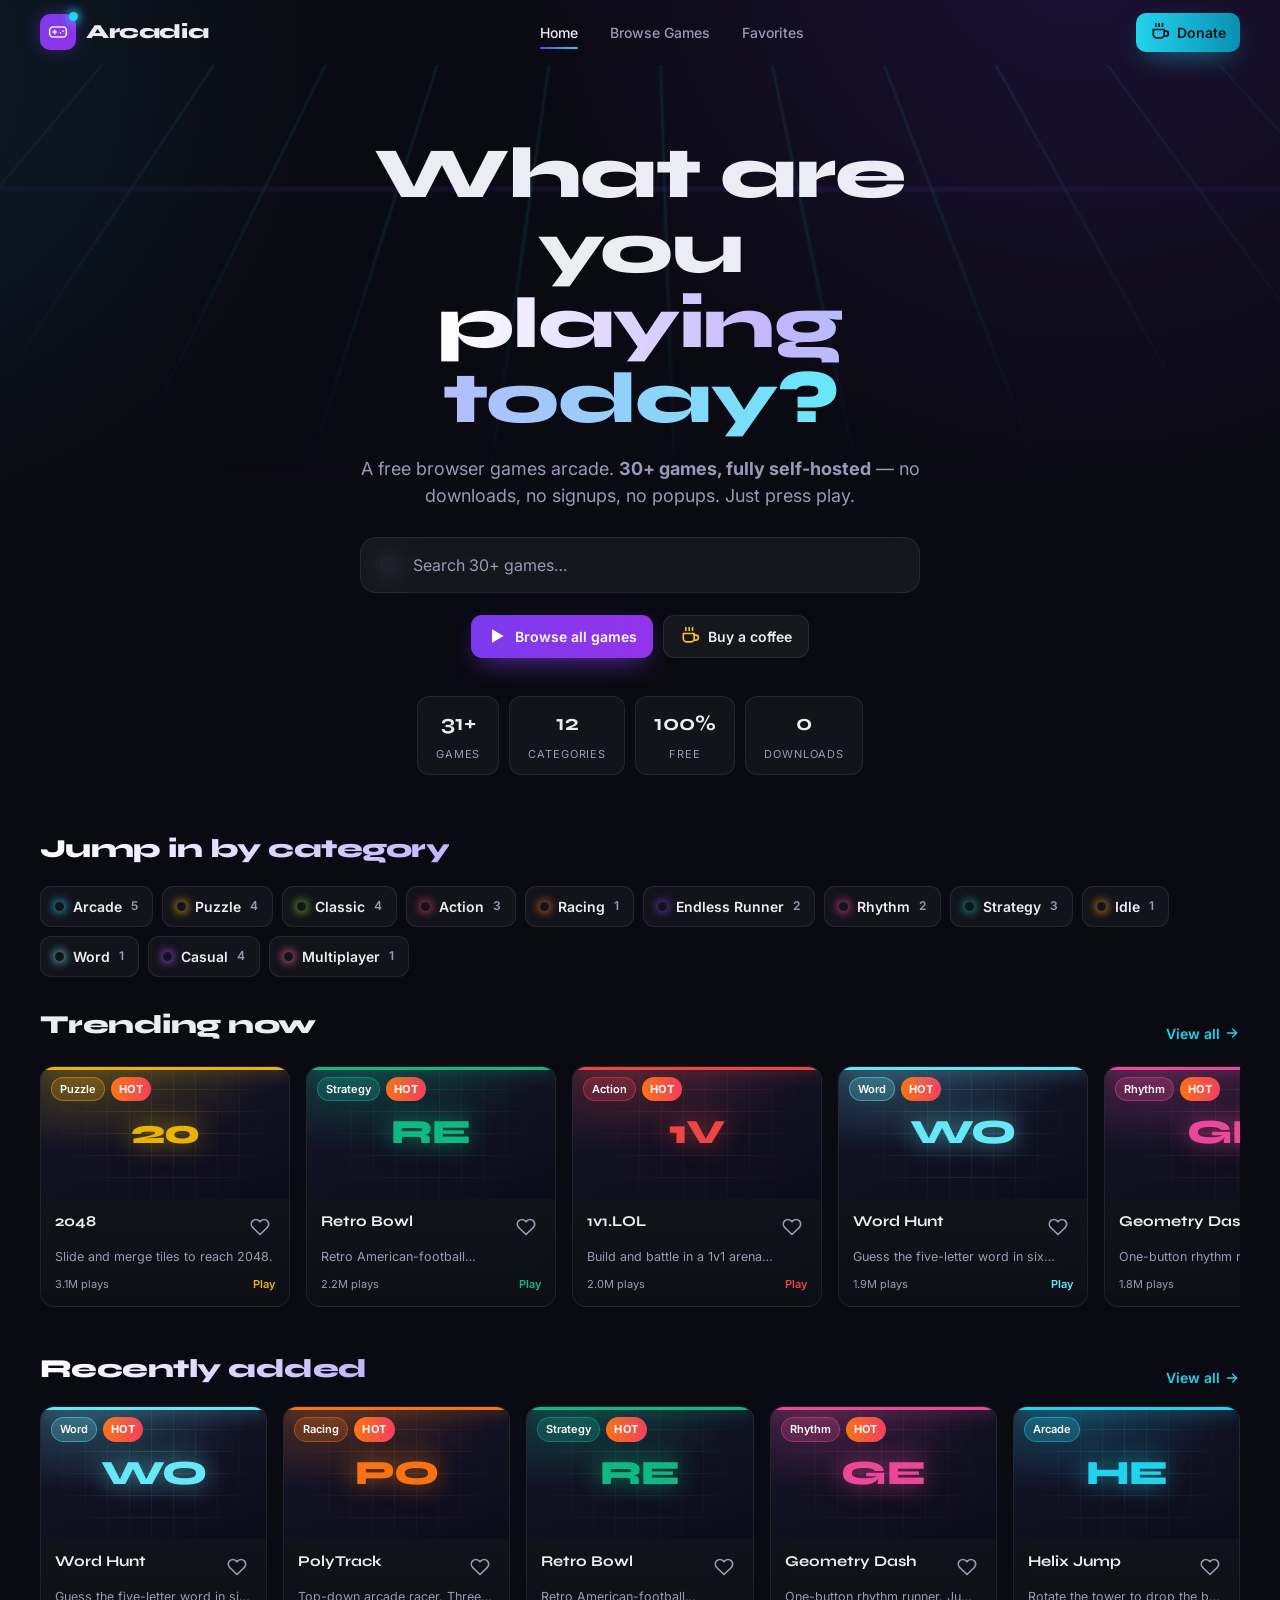
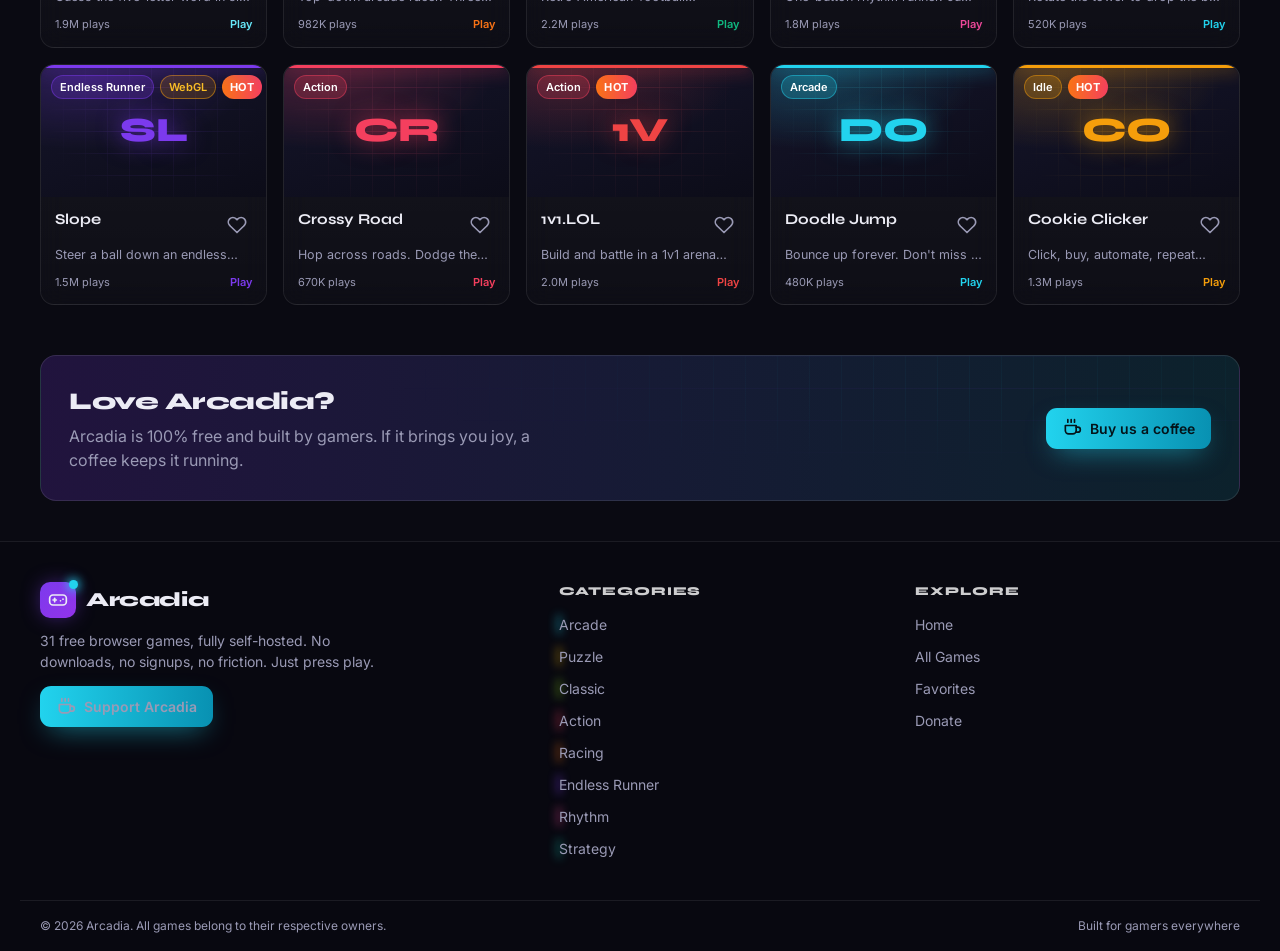
==== index.html @ ede980d4 "Initial commit: Arcadia — free self-hosted browser games arcade - 28 fully self-hosted HTML5 games (" ====
<!doctype html>
<html lang="en">
<head>
<meta charset="utf-8">
<meta name="viewport" content="width=device-width,initial-scale=1">
<title>Arcadia — Free Browser Games Arcade</title>
<meta name="description" content="Arcadia is a free browser games arcade. 30+ self-hosted HTML5 games — no downloads, no signups. Racing, puzzles, classics, .io and more.">
<link rel="preconnect" href="https://fonts.googleapis.com">
<link rel="preconnect" href="https://fonts.gstatic.com" crossorigin>
<link rel="stylesheet" href="css/style.css">
</head>
<body>
<div id="nav-slot"></div>

<main id="main">
  <!-- HERO -->
  <section class="hero">
    <div class="hero-grid" aria-hidden="true"></div>
    <div class="hero-inner wrap">
      <h1>What are you<br><span class="grad">playing today?</span></h1>
      <p class="sub">A free browser games arcade. <b>30+ games, fully self-hosted</b> — no downloads, no signups, no popups. Just press play.</p>
      <div class="hero-search">
        <span class="search-ic" aria-hidden="true"><svg class="icon" viewBox="0 0 24 24"><circle cx="11" cy="11" r="7"/><path d="m21 21-4.3-4.3"/></svg></span>
        <input id="heroSearch" type="search" placeholder="Search 30+ games…" aria-label="Search games" autocomplete="off">
      </div>
      <div class="hero-cta">
        <a class="btn btn-primary" href="games.html"><svg class="icon" viewBox="0 0 24 24"><polygon points="6 4 20 12 6 20 6 4" fill="currentColor" stroke="none"/></svg>Browse all games</a>
        <a class="btn btn-ghost" href="https://buymeacoffee.com/jeffreyscof" target="_blank" rel="noopener"><svg class="icon" viewBox="0 0 24 24" style="color:#fbbf24"><path d="M4 9h13v6a4 4 0 0 1-4 4H8a4 4 0 0 1-4-4V9z"/><path d="M17 11h2a3 3 0 0 1 0 6h-2"/><path d="M7 2v3M11 2v3M15 2v3"/></svg>Buy a coffee</a>
      </div>
      <div class="hero-stats">
        <div class="hero-stat"><b id="statGames">30+</b><span>Games</span></div>
        <div class="hero-stat"><b>12</b><span>Categories</span></div>
        <div class="hero-stat"><b>100%</b><span>Free</span></div>
        <div class="hero-stat"><b>0</b><span>Downloads</span></div>
      </div>
    </div>
  </section>

  <div class="wrap" style="padding-bottom:40px">
    <!-- Category shortcuts -->
    <section class="section reveal">
      <div class="section-head"><h2><span class="grad">Jump in by category</span></h2></div>
      <div class="cats" id="cats"></div>
    </section>

    <!-- Trending row -->
    <section class="section reveal">
      <div class="section-head"><h2>Trending now</h2><a class="more" href="games.html?sort=popular">View all <svg class="icon icon-sm" viewBox="0 0 24 24"><path d="M5 12h14M13 6l6 6-6 6"/></svg></a></div>
      <div class="scroller" id="trending"></div>
    </section>

    <!-- Recently added -->
    <section class="section reveal">
      <div class="section-head"><h2><span class="grad">Recently added</span></h2><a class="more" href="games.html?sort=newest">View all <svg class="icon icon-sm" viewBox="0 0 24 24"><path d="M5 12h14M13 6l6 6-6 6"/></svg></a></div>
      <div class="grid" id="recent"></div>
    </section>

    <!-- Donate banner -->
    <section class="reveal" style="margin-top:36px">
      <div style="position:relative;overflow:hidden;border-radius:16px;border:1px solid rgba(255,255,255,.1);background:linear-gradient(90deg,rgba(124,58,237,.2),rgba(34,211,238,.12));padding:28px">
        <div style="position:absolute;inset:0;opacity:.35;background-image:linear-gradient(rgba(124,58,237,.18) 1px,transparent 1px),linear-gradient(90deg,rgba(34,211,238,.14) 1px,transparent 1px);background-size:32px 32px;-webkit-mask-image:radial-gradient(ellipse 70% 80% at 80% 20%,#000,transparent 75%);mask-image:radial-gradient(ellipse 70% 80% at 80% 20%,#000,transparent 75%)"></div>
        <div style="position:relative;display:flex;flex-wrap:wrap;align-items:center;justify-content:space-between;gap:16px">
          <div><h2 style="font-size:24px">Love Arcadia?</h2><p class="muted" style="margin-top:4px;max-width:480px">Arcadia is 100% free and built by gamers. If it brings you joy, a coffee keeps it running.</p></div>
          <a class="btn btn-cyan" href="https://buymeacoffee.com/jeffreyscof" target="_blank" rel="noopener"><svg class="icon" viewBox="0 0 24 24" style="color:#04141a"><path d="M4 9h13v6a4 4 0 0 1-4 4H8a4 4 0 0 1-4-4V9z"/><path d="M17 11h2a3 3 0 0 1 0 6h-2"/><path d="M7 2v3M11 2v3M15 2v3"/></svg>Buy us a coffee</a>
        </div>
      </div>
    </section>
  </div>
</main>

<div id="footer-slot"></div>

<script src="js/games.js"></script>
<script src="js/app.js"></script>
<script>
(function () {
  window.ARCADIA_NAV("home");
  window.ARCADIA_FOOTER();

  var A = window.ARCADIA, S = window.ARCADIA_STORE;
  document.getElementById("statGames").textContent = A.all.length + "+";

  // categories
  var cats = document.getElementById("cats");
  A.cats.forEach(function (c) {
    var n = A.all.filter(function (g) { return g.category === c.id; }).length;
    var b = document.createElement("a");
    b.className = "cat-chip";
    b.href = "games.html?cat=" + c.id;
    b.innerHTML = '<span class="cat-dot" style="color:' + c.accent + '"></span>' + c.name + '<span class="cnt">' + n + "</span>";
    cats.appendChild(b);
  });

  // trending scroller
  var tr = document.getElementById("trending");
  A.trending(14).forEach(function (g) { tr.appendChild(window.ARCADIA_CARD(g)); });

  // recent grid
  var rc = document.getElementById("recent");
  A.recent(10).forEach(function (g) { rc.appendChild(window.ARCADIA_CARD(g)); });

  // hero search -> games page
  var hs = document.getElementById("heroSearch");
  hs.addEventListener("keydown", function (e) {
    if (e.key === "Enter" && hs.value.trim()) window.location.href = "games.html?q=" + encodeURIComponent(hs.value.trim());
  });

  window.ARCADIA_REVEAL();
})();
</script>
</body>
</html>
---- css/style.css ----
/* =====================================================================
   Arcadia — styles
   Pure CSS. Dark, clean, fast. #0A0A12 / #7C3AED / #22D3EE.
   Syne for headings, Inter for body. No emojis.
   ===================================================================== */

@import url("https://fonts.googleapis.com/css2?family=Syne:wght@600;700;800&family=Inter:wght@400;500;600;700&display=swap");

:root {
  --bg: #0A0A12;
  --bg-soft: #0f0f1c;
  --surface: #14142a;
  --surface-2: #1c1c33;
  --text: #ECECF5;
  --muted: #9a9ab5;
  --border: rgba(255, 255, 255, 0.08);
  --border-strong: rgba(255, 255, 255, 0.16);
  --accent: #7C3AED;      /* electric violet */
  --highlight: #22D3EE;   /* neon cyan */
  --danger: #f43f5e;
  --radius: 14px;
  --radius-sm: 10px;
  --max: 1240px;
}

* { box-sizing: border-box; margin: 0; padding: 0; }

html { scroll-behavior: smooth; -webkit-text-size-adjust: 100%; }

body {
  font-family: "Inter", system-ui, -apple-system, Segoe UI, Roboto, sans-serif;
  color: var(--text);
  background-color: var(--bg);
  background-image:
    radial-gradient(60rem 60rem at 85% -10%, rgba(124, 58, 237, 0.16), transparent 60%),
    radial-gradient(50rem 50rem at -10% 8%, rgba(34, 211, 238, 0.10), transparent 55%);
  background-attachment: fixed;
  min-height: 100vh;
  line-height: 1.5;
  -webkit-font-smoothing: antialiased;
}

h1, h2, h3, h4, .font-display {
  font-family: "Syne", "Inter", sans-serif;
  letter-spacing: -0.02em;
  font-weight: 800;
}

a { color: inherit; text-decoration: none; }
button { font-family: inherit; cursor: pointer; border: none; background: none; color: inherit; }
input { font-family: inherit; }
img, svg { display: block; }

::selection { background: rgba(124, 58, 237, 0.4); color: #fff; }

/* ---------- Layout helpers ---------- */
.wrap { width: 100%; max-width: var(--max); margin: 0 auto; padding: 0 20px; }
.row { display: flex; align-items: center; }
.spread { display: flex; align-items: center; justify-content: space-between; gap: 12px; }
.stack { display: flex; flex-direction: column; }
.muted { color: var(--muted); }
.hide-mobile { display: initial; }
@media (max-width: 720px) { .hide-mobile { display: none !important; } }

/* ---------- Icon button / svg defaults ---------- */
.icon { width: 20px; height: 20px; stroke: currentColor; fill: none; stroke-width: 2; stroke-linecap: round; stroke-linejoin: round; }
.icon-sm { width: 16px; height: 16px; }

/* ---------- Navbar ---------- */
.nav {
  position: sticky; top: 0; z-index: 50;
  border-bottom: 1px solid transparent;
  transition: background .25s ease, border-color .25s ease, backdrop-filter .25s ease;
}
.nav.scrolled {
  background: rgba(10, 10, 18, 0.82);
  backdrop-filter: blur(16px);
  -webkit-backdrop-filter: blur(16px);
  border-bottom-color: var(--border);
}
.nav-inner { height: 64px; display: flex; align-items: center; justify-content: space-between; gap: 16px; }
.brand { display: flex; align-items: center; gap: 10px; }
.brand-mark {
  width: 36px; height: 36px; border-radius: 10px;
  background: linear-gradient(135deg, var(--accent), #9333ea);
  display: grid; place-items: center;
  box-shadow: 0 0 22px -6px rgba(124, 58, 237, 0.9);
  position: relative;
}
.brand-mark::after {
  content: ""; position: absolute; top: -2px; right: -2px;
  width: 9px; height: 9px; border-radius: 50%;
  background: var(--highlight); box-shadow: 0 0 10px 2px rgba(34,211,238,.8);
  animation: pulse 1.8s ease-in-out infinite;
}
@keyframes pulse { 0%,100%{opacity:1;transform:scale(1)} 50%{opacity:.45;transform:scale(.8)} }
.brand-name { font-family: "Syne", sans-serif; font-weight: 800; font-size: 20px; letter-spacing: -0.02em; }

.nav-links { display: flex; align-items: center; gap: 4px; }
.nav-link {
  position: relative; padding: 8px 14px; border-radius: 9px;
  font-size: 14px; font-weight: 500; color: var(--muted);
  transition: color .2s ease, background .2s ease;
}
.nav-link:hover { color: var(--text); background: rgba(255,255,255,0.05); }
.nav-link.active { color: var(--text); }
.nav-link.active::after {
  content: ""; position: absolute; left: 14px; right: 14px; bottom: 2px; height: 2px; border-radius: 2px;
  background: linear-gradient(90deg, var(--accent), var(--highlight));
}
.fav-badge {
  display: inline-flex; align-items: center; justify-content: center;
  min-width: 18px; height: 18px; padding: 0 5px; margin-left: 6px;
  border-radius: 9px; background: var(--danger); color: #fff;
  font-size: 11px; font-weight: 700;
  box-shadow: 0 0 12px -2px rgba(244,63,94,.9);
}
.fav-badge.zero { display: none; }

.nav-actions { display: flex; align-items: center; gap: 8px; }
.icon-btn {
  width: 38px; height: 38px; border-radius: 10px; display: grid; place-items: center;
  color: var(--muted); transition: background .2s ease, color .2s ease;
}
.icon-btn:hover { background: rgba(255,255,255,0.06); color: var(--text); }
.icon-btn .heart-on { fill: var(--danger); stroke: var(--danger); }

.donate-btn {
  display: inline-flex; align-items: center; gap: 7px;
  padding: 9px 14px; border-radius: 10px; font-size: 14px; font-weight: 600;
  background: linear-gradient(90deg, var(--highlight), #0891b2);
  color: #04141a; box-shadow: 0 10px 28px -10px rgba(34,211,238,.6);
  transition: transform .2s ease, filter .2s ease, box-shadow .2s ease;
}
.donate-btn:hover { transform: translateY(-1px); filter: brightness(1.06); }

.menu-btn { display: none; }
@media (max-width: 860px) {
  .nav-links { display: none; }
  .menu-btn { display: grid; }
  .nav-links.open {
    display: flex; flex-direction: column; align-items: stretch; gap: 2px;
    position: absolute; top: 64px; left: 0; right: 0;
    background: rgba(10,10,18,0.97); backdrop-filter: blur(16px);
    border-bottom: 1px solid var(--border); padding: 12px 20px 16px;
  }
  .nav-links.open .nav-link { padding: 12px 14px; }
}

/* ---------- Buttons ---------- */
.btn {
  display: inline-flex; align-items: center; justify-content: center; gap: 8px;
  padding: 10px 16px; border-radius: 11px; font-size: 14px; font-weight: 600;
  transition: transform .18s ease, filter .18s ease, background .18s ease, box-shadow .18s ease;
}
.btn:active { transform: translateY(0); }
.btn-primary { background: linear-gradient(90deg, var(--accent), #9333ea); color: #fff; box-shadow: 0 10px 28px -10px rgba(124,58,237,.85); }
.btn-primary:hover { transform: translateY(-1px); filter: brightness(1.08); }
.btn-cyan { background: linear-gradient(90deg, var(--highlight), #0891b2); color: #04141a; box-shadow: 0 10px 28px -10px rgba(34,211,238,.6); }
.btn-cyan:hover { transform: translateY(-1px); filter: brightness(1.06); }
.btn-ghost { background: rgba(255,255,255,0.05); color: var(--text); border: 1px solid var(--border); }
.btn-ghost:hover { background: rgba(255,255,255,0.09); }

/* ---------- Hero ---------- */
.hero { position: relative; overflow: hidden; padding: 72px 0 40px; }
.hero-grid { position: absolute; inset: 0; overflow: hidden; pointer-events: none;
  -webkit-mask-image: radial-gradient(ellipse 80% 60% at 50% 0%, #000 40%, transparent 100%);
          mask-image: radial-gradient(ellipse 80% 60% at 50% 0%, #000 40%, transparent 100%);
}
.hero-grid::before {
  content: ""; position: absolute; inset: -50%;
  background-image:
    linear-gradient(rgba(124,58,237,0.18) 1px, transparent 1px),
    linear-gradient(90deg, rgba(34,211,238,0.14) 1px, transparent 1px);
  background-size: 46px 46px;
  transform: perspective(420px) rotateX(58deg) translateY(-6%);
  transform-origin: top center; animation: gridScroll 14s linear infinite; opacity: .7;
}
@keyframes gridScroll { 0%{background-position:0 0,0 0} 100%{background-position:0 46px,46px 0} }
.hero-inner { position: relative; text-align: center; max-width: 760px; margin: 0 auto; }
.hero h1 { font-size: clamp(40px, 7vw, 72px); line-height: 1.04; }
.hero h1 .grad {
  background: linear-gradient(90deg, #fff 0%, #c4b5fd 42%, #67e8f9 100%);
  -webkit-background-clip: text; background-clip: text; color: transparent;
}
.hero p.sub { margin: 18px auto 0; max-width: 560px; color: var(--muted); font-size: clamp(15px, 2vw, 18px); }

/* big search front and center */
.hero-search { margin: 28px auto 0; max-width: 560px; position: relative; }
.hero-search input {
  width: 100%; height: 56px; border-radius: 16px; font-size: 16px;
  background: rgba(255,255,255,0.05); border: 1px solid var(--border);
  backdrop-filter: blur(12px); color: var(--text); padding: 0 52px 0 52px;
  transition: border-color .2s ease, box-shadow .2s ease;
}
.hero-search input::placeholder { color: var(--muted); }
.hero-search input:focus { outline: none; border-color: rgba(124,58,237,.6); box-shadow: 0 0 0 4px rgba(124,58,237,.18); }
.hero-search .search-ic { position: absolute; left: 18px; top: 50%; transform: translateY(-50%); color: var(--muted); }
.hero-search .search-clear { position: absolute; right: 12px; top: 50%; transform: translateY(-50%); }

.hero-cta { margin-top: 22px; display: flex; gap: 10px; justify-content: center; flex-wrap: wrap; }
.hero-stats { margin: 38px auto 0; display: flex; gap: 10px; justify-content: center; flex-wrap: wrap; }
.hero-stat { border: 1px solid var(--border); background: rgba(255,255,255,0.04); border-radius: 12px; padding: 10px 18px; backdrop-filter: blur(10px); }
.hero-stat b { font-family: "Syne", sans-serif; font-size: 22px; display: block; }
.hero-stat span { font-size: 11px; text-transform: uppercase; letter-spacing: .08em; color: var(--muted); }

/* ---------- Section heading ---------- */
.section { padding: 14px 0; }
.section-head { display: flex; align-items: end; justify-content: space-between; gap: 16px; margin-bottom: 18px; }
.section-head h2 { font-size: clamp(20px, 3vw, 26px); }
.section-head h2 .grad { background: linear-gradient(90deg,#fff,#c4b5fd); -webkit-background-clip:text; background-clip:text; color:transparent; }
.section-head a.more { font-size: 14px; font-weight: 600; color: var(--highlight); display: inline-flex; align-items: center; gap: 4px; }
.section-head a.more:hover { color: #67e8f9; }

/* ---------- Category shortcuts ---------- */
.cats { display: flex; flex-wrap: wrap; gap: 9px; }
.cat-chip {
  display: inline-flex; align-items: center; gap: 9px;
  padding: 9px 14px; border-radius: 11px; font-size: 14px; font-weight: 600;
  background: rgba(255,255,255,0.04); border: 1px solid var(--border); color: var(--text);
  transition: transform .18s ease, border-color .18s ease, background .18s ease;
}
.cat-chip:hover { transform: translateY(-2px); border-color: var(--border-strong); }
.cat-dot { width: 9px; height: 9px; border-radius: 50%; box-shadow: 0 0 10px 1px currentColor; }
.cat-chip .cnt { font-size: 12px; color: var(--muted); }

/* ---------- Trending row (horizontal scroll) ---------- */
.scroller { display: flex; gap: 16px; overflow-x: auto; padding: 4px 2px 14px; scroll-snap-type: x mandatory; }
.scroller::-webkit-scrollbar { height: 8px; }
.scroller::-webkit-scrollbar-thumb { background: rgba(255,255,255,0.12); border-radius: 8px; }
.scroller > * { scroll-snap-align: start; flex: 0 0 auto; width: 230px; }
@media (min-width: 640px){ .scroller > * { width: 250px; } }

/* ---------- Game card ---------- */
.card {
  position: relative; display: flex; flex-direction: column; height: 100%;
  background: linear-gradient(180deg, rgba(255,255,255,0.055), rgba(255,255,255,0.02));
  backdrop-filter: blur(12px); -webkit-backdrop-filter: blur(12px);
  border: 1px solid var(--border); border-radius: var(--radius); overflow: hidden;
  transition: transform .28s cubic-bezier(.22,1,.36,1), box-shadow .28s cubic-bezier(.22,1,.36,1), border-color .28s ease;
}
.card::before {
  content: ""; position: absolute; top: 0; left: 0; right: 0; height: 3px;
  background: var(--accent-c, var(--accent)); box-shadow: 0 0 18px var(--accent-c, var(--accent)); z-index: 2;
}
.card:hover {
  transform: translateY(-4px);
  border-color: color-mix(in oklab, var(--accent-c, var(--accent)) 55%, transparent);
  box-shadow: 0 18px 40px -18px var(--accent-c, var(--accent)),
              0 0 0 1px color-mix(in oklab, var(--accent-c, var(--accent)) 30%, transparent);
}
.card-thumb { position: relative; height: 132px; cursor: pointer; overflow: hidden; }
.card-thumb .thumb-bg {
  position: absolute; inset: 0;
  background: radial-gradient(120% 90% at 20% 10%, color-mix(in oklab, var(--accent-c, var(--accent)) 22%, transparent), transparent 60%), linear-gradient(160deg, #15152b, #0c0c18);
}
.card-thumb .thumb-grid {
  position: absolute; inset: 0; opacity: .3; mix-blend-mode: screen;
  background-image:
    linear-gradient(color-mix(in oklab, var(--accent-c, var(--accent)) 55%, transparent) 1px, transparent 1px),
    linear-gradient(90deg, color-mix(in oklab, var(--accent-c, var(--accent)) 33%, transparent) 1px, transparent 1px);
  background-size: 22px 22px;
  -webkit-mask-image: radial-gradient(circle at 50% 40%, #000, transparent 75%);
          mask-image: radial-gradient(circle at 50% 40%, #000, transparent 75%);
}
.card-thumb .thumb-glyph {
  position: absolute; inset: 0; display: grid; place-items: center;
  font-family: "Syne", sans-serif; font-weight: 800; font-size: 34px; letter-spacing: -.02em;
  color: var(--accent-c, var(--accent)); text-shadow: 0 0 24px color-mix(in oklab, var(--accent-c, var(--accent)) 66%, transparent);
  transition: transform .3s ease;
}
.card:hover .thumb-glyph { transform: scale(1.1); }
.card-thumb .badges { position: absolute; left: 10px; top: 10px; display: flex; gap: 6px; }
.badge {
  display: inline-flex; align-items: center; gap: 5px;
  font-size: 11px; font-weight: 600; padding: 3px 8px; border-radius: 999px;
  color: #fff; background: color-mix(in oklab, var(--badge-c, var(--accent)) 22%, transparent);
  border: 1px solid color-mix(in oklab, var(--badge-c, var(--accent)) 45%, transparent);
}
.badge.webgl { --badge-c: #F59E0B; background: rgba(245,158,11,.16); border-color: rgba(245,158,11,.5); color: #fbbf24; }
.badge.hot { --badge-c: #f97316; background: linear-gradient(90deg, #f97316, #f43f5e); border: none; color: #fff; font-weight: 700; text-transform: uppercase; letter-spacing: .04em; }
.card-thumb .play-overlay {
  position: absolute; inset: 0; display: grid; place-items: center; background: rgba(0,0,0,.55);
  opacity: 0; backdrop-filter: blur(2px); transition: opacity .25s ease;
}
.card:hover .play-overlay { opacity: 1; }
.play-pill {
  display: inline-flex; align-items: center; gap: 7px; padding: 8px 16px; border-radius: 999px;
  font-size: 13px; font-weight: 700; color: #fff; background: var(--accent-c, var(--accent));
}
.card-body { padding: 13px 14px 14px; display: flex; flex-direction: column; gap: 6px; flex: 1; }
.card-title-row { display: flex; align-items: flex-start; justify-content: space-between; gap: 8px; }
.card-title { font-family: "Syne", sans-serif; font-weight: 700; font-size: 15px; line-height: 1.2; }
.heart-btn { flex: 0 0 auto; width: 30px; height: 30px; border-radius: 8px; display: grid; place-items: center; color: var(--muted); transition: background .18s ease, color .18s ease, transform .15s ease; }
.heart-btn:hover { background: rgba(255,255,255,.08); transform: scale(1.08); }
.heart-btn.on { color: var(--danger); }
.heart-btn.on .icon { fill: var(--danger); stroke: var(--danger); }
.card-desc { font-size: 12.5px; color: var(--muted); line-height: 1.45; display: -webkit-box; -webkit-line-clamp: 1; -webkit-box-orient: vertical; overflow: hidden; }
.card-foot { margin-top: auto; display: flex; align-items: center; justify-content: space-between; padding-top: 4px; }
.card-plays { font-size: 11px; color: var(--muted); }
.card-go { font-size: 11px; font-weight: 600; color: var(--accent-c, var(--accent)); }

/* ---------- Grid ---------- */
.grid { display: grid; gap: 16px; grid-template-columns: repeat(2, 1fr); }
@media (min-width: 560px){ .grid { grid-template-columns: repeat(3, 1fr); } }
@media (min-width: 900px){ .grid { grid-template-columns: repeat(4, 1fr); } }
@media (min-width: 1180px){ .grid { grid-template-columns: repeat(5, 1fr); } }

/* ---------- Toolbar (games page) ---------- */
.toolbar { display: flex; flex-direction: column; gap: 14px; margin-bottom: 18px; }
.toolbar-top { display: flex; gap: 12px; flex-wrap: wrap; align-items: center; justify-content: space-between; }
.search-box { position: relative; flex: 1 1 280px; max-width: 460px; }
.search-box input {
  width: 100%; height: 44px; border-radius: 12px; font-size: 14px;
  background: rgba(255,255,255,0.05); border: 1px solid var(--border); color: var(--text);
  padding: 0 40px 0 40px; transition: border-color .2s ease, box-shadow .2s ease;
}
.search-box input:focus { outline: none; border-color: rgba(124,58,237,.6); box-shadow: 0 0 0 3px rgba(124,58,237,.18); }
.search-box .search-ic { position: absolute; left: 13px; top: 50%; transform: translateY(-50%); color: var(--muted); }
.search-box .search-clear { position: absolute; right: 10px; top: 50%; transform: translateY(-50%); }
.toolbar-right { display: flex; gap: 8px; align-items: center; flex-wrap: wrap; }
.toggle {
  display: inline-flex; align-items: center; gap: 7px; padding: 9px 13px; border-radius: 11px;
  font-size: 13px; font-weight: 600; border: 1px solid var(--border); background: rgba(255,255,255,0.04); color: var(--muted);
  transition: background .18s ease, color .18s ease, border-color .18s ease;
}
.toggle:hover { color: var(--text); }
.toggle.on { color: #fb7185; border-color: rgba(244,63,94,.5); background: rgba(244,63,94,.12); }
.toggle.on .icon { fill: var(--danger); stroke: var(--danger); }
.sort-group { display: inline-flex; align-items: center; gap: 6px; padding: 5px 8px 5px 12px; border-radius: 11px; border: 1px solid var(--border); background: rgba(255,255,255,0.04); }
.sort-group .label { font-size: 12px; color: var(--muted); display: inline-flex; align-items: center; gap: 5px; }
.sort-group .opts { display: flex; gap: 2px; }
.sort-btn { padding: 6px 10px; border-radius: 8px; font-size: 12px; font-weight: 600; color: var(--muted); transition: background .15s ease, color .15s ease; }
.sort-btn:hover { color: var(--text); }
.sort-btn.on { background: var(--accent); color: #fff; }

.tabs { display: flex; gap: 8px; overflow-x: auto; padding-bottom: 4px; }
.tab {
  flex: 0 0 auto; display: inline-flex; align-items: center; gap: 7px;
  padding: 8px 14px; border-radius: 999px; font-size: 13px; font-weight: 600;
  border: 1px solid var(--border); background: rgba(255,255,255,0.04); color: var(--muted);
  transition: color .15s ease, transform .15s ease;
}
.tab:hover { color: var(--text); }
.tab.on { color: #fff; border-color: transparent; }
.tab .dot { width: 8px; height: 8px; border-radius: 50%; }

.result-count { font-size: 12px; color: var(--muted); margin-bottom: 14px; }
.result-count b { color: var(--text); }

/* empty state */
.empty { text-align: center; padding: 64px 20px; border: 1px dashed var(--border); border-radius: var(--radius); background: rgba(255,255,255,0.02); }
.empty h3 { font-size: 20px; margin-bottom: 6px; }
.empty p { color: var(--muted); font-size: 14px; max-width: 360px; margin: 0 auto 18px; }

/* ---------- Play page ---------- */
.play-top { display: flex; align-items: center; justify-content: space-between; gap: 12px; margin-bottom: 14px; flex-wrap: wrap; }
.play-top .left { display: flex; align-items: center; gap: 10px; }
.play-top .right { display: flex; align-items: center; gap: 8px; }
.play-layout { display: grid; grid-template-columns: 1fr; gap: 20px; }
@media (min-width: 1000px){ .play-layout { grid-template-columns: 1fr 320px; } }
.frame-wrap {
  position: relative; width: 100%; aspect-ratio: 16 / 10; background: #000; border-radius: var(--radius); overflow: hidden; border: 1px solid var(--border);
}
.frame-wrap iframe { display: block; width: 100%; height: 100%; border: 0; }
.frame-wrap:fullscreen { border-radius: 0; border: none; }
.play-title-row { display: flex; align-items: center; gap: 8px; flex-wrap: wrap; margin-top: 16px; }
.play-title-row h1 { font-size: clamp(24px, 4vw, 34px); }
.play-desc { color: var(--muted); font-size: 14px; max-width: 680px; margin-top: 10px; }
.tags { display: flex; flex-wrap: wrap; gap: 6px; margin-top: 12px; }
.tag { font-size: 11px; color: var(--muted); background: rgba(255,255,255,.05); padding: 3px 8px; border-radius: 6px; }

.aside { display: flex; flex-direction: column; gap: 16px; }
.panel { border: 1px solid var(--border); background: rgba(255,255,255,0.03); border-radius: var(--radius); padding: 18px; backdrop-filter: blur(10px); }
.panel h3 { font-size: 12px; text-transform: uppercase; letter-spacing: .08em; color: rgba(255,255,255,.8); margin-bottom: 12px; }
.stars { display: flex; align-items: center; gap: 4px; }
.star { width: 30px; height: 30px; display: grid; place-items: center; color: rgba(255,255,255,.22); transition: color .15s ease, transform .15s ease; }
.star:hover { transform: scale(1.15); }
.star.on { color: #fbbf24; }
.star.on .icon { fill: #fbbf24; stroke: #fbbf24; }
.star-read { color: #fbbf24; }
.star-read .icon { fill: #fbbf24; stroke: #fbbf24; }
.rate-hint { margin-left: 8px; font-size: 13px; color: var(--muted); }

.related-list { display: flex; flex-direction: column; gap: 10px; }
.related-item { display: flex; align-items: center; gap: 11px; padding: 9px; border-radius: 11px; border: 1px solid var(--border); background: rgba(255,255,255,0.02); transition: transform .18s ease, border-color .18s ease; cursor: pointer; }
.related-item:hover { transform: translateY(-2px); border-color: var(--border-strong); }
.related-thumb { width: 46px; height: 46px; border-radius: 9px; flex: 0 0 auto; display: grid; place-items: center; font-family: "Syne", sans-serif; font-weight: 800; font-size: 14px;
  background: radial-gradient(120% 90% at 20% 10%, color-mix(in oklab, var(--accent-c, var(--accent)) 33%, transparent), transparent 60%), linear-gradient(160deg,#15152b,#0c0c18);
  color: var(--accent-c, var(--accent)); }
.related-info { min-width: 0; flex: 1; }
.related-info b { display: block; font-size: 13px; white-space: nowrap; overflow: hidden; text-overflow: ellipsis; }
.related-info span { font-size: 11px; color: var(--muted); }
.related-go { font-size: 12px; font-weight: 600; color: var(--accent-c, var(--accent)); opacity: 0; transition: opacity .18s ease; }
.related-item:hover .related-go { opacity: 1; }

.related-grid { display: grid; grid-template-columns: repeat(2, 1fr); gap: 14px; margin-top: 8px; }
@media (min-width: 700px){ .related-grid { grid-template-columns: repeat(5, 1fr); } }

/* launch screen for redirect games */
.launch {
  position: relative; width: 100%; aspect-ratio: 16/10; border-radius: var(--radius); overflow: hidden; border: 1px solid var(--border);
  display: grid; place-items: center; text-align: center; padding: 24px;
  background: radial-gradient(120% 90% at 20% 10%, color-mix(in oklab, var(--accent-c, var(--accent)) 26%, transparent), transparent 60%), linear-gradient(160deg,#15152b,#0c0c18);
}
.launch .l-grid { position: absolute; inset: 0; opacity: .25; mix-blend-mode: screen; background-image:
  linear-gradient(color-mix(in oklab, var(--accent-c, var(--accent)) 55%, transparent) 1px, transparent 1px),
  linear-gradient(90deg, color-mix(in oklab, var(--accent-c, var(--accent)) 33%, transparent) 1px, transparent 1px);
  background-size: 26px 26px; -webkit-mask-image: radial-gradient(circle at 50% 40%, #000, transparent 75%); mask-image: radial-gradient(circle at 50% 40%, #000, transparent 75%); }
.launch-inner { position: relative; max-width: 420px; }
.launch h2 { font-size: clamp(22px, 4vw, 30px); }
.launch p { color: var(--muted); font-size: 14px; margin: 10px 0 22px; }
.launch .btn { font-size: 15px; padding: 13px 22px; }

/* ---------- Footer ---------- */
.footer { margin-top: auto; border-top: 1px solid var(--border); background: rgba(8,8,15,.8); }
.footer-inner { padding: 40px 20px; max-width: var(--max); margin: 0 auto; display: grid; gap: 32px; grid-template-columns: 1fr; }
@media (min-width: 820px){ .footer-inner { grid-template-columns: 1.5fr 1fr 1fr; } }
.footer h4 { font-size: 12px; text-transform: uppercase; letter-spacing: .08em; color: rgba(255,255,255,.8); margin-bottom: 12px; }
.footer ul { list-style: none; display: flex; flex-direction: column; gap: 8px; }
.footer a, .footer button.li { color: var(--muted); font-size: 14px; transition: color .15s ease; text-align: left; }
.footer a:hover, .footer button.li:hover { color: var(--text); }
.footer-bottom { border-top: 1px solid var(--border); padding: 16px 20px; max-width: var(--max); margin: 0 auto; display: flex; justify-content: space-between; gap: 12px; flex-wrap: wrap; font-size: 12px; color: var(--muted); }

/* ---------- Reveal on scroll ---------- */
.reveal { opacity: 0; transform: translateY(18px); transition: opacity .6s cubic-bezier(.22,1,.36,1), transform .6s cubic-bezier(.22,1,.36,1); }
.reveal.in { opacity: 1; transform: translateY(0); }
@media (prefers-reduced-motion: reduce){ .reveal { opacity: 1; transform: none; transition: none; } .hero-grid::before { animation: none; } }

/* ---------- Toast ---------- */
.toast-wrap { position: fixed; bottom: 20px; left: 50%; transform: translateX(-50%); z-index: 100; display: flex; flex-direction: column; gap: 8px; align-items: center; }
.toast { background: rgba(20,20,42,.95); border: 1px solid var(--border-strong); color: var(--text); padding: 10px 16px; border-radius: 10px; font-size: 13px; backdrop-filter: blur(10px); box-shadow: 0 10px 30px -10px rgba(0,0,0,.6); animation: toastIn .25s ease; }
@keyframes toastIn { from { opacity: 0; transform: translateY(8px); } to { opacity: 1; transform: translateY(0); } }
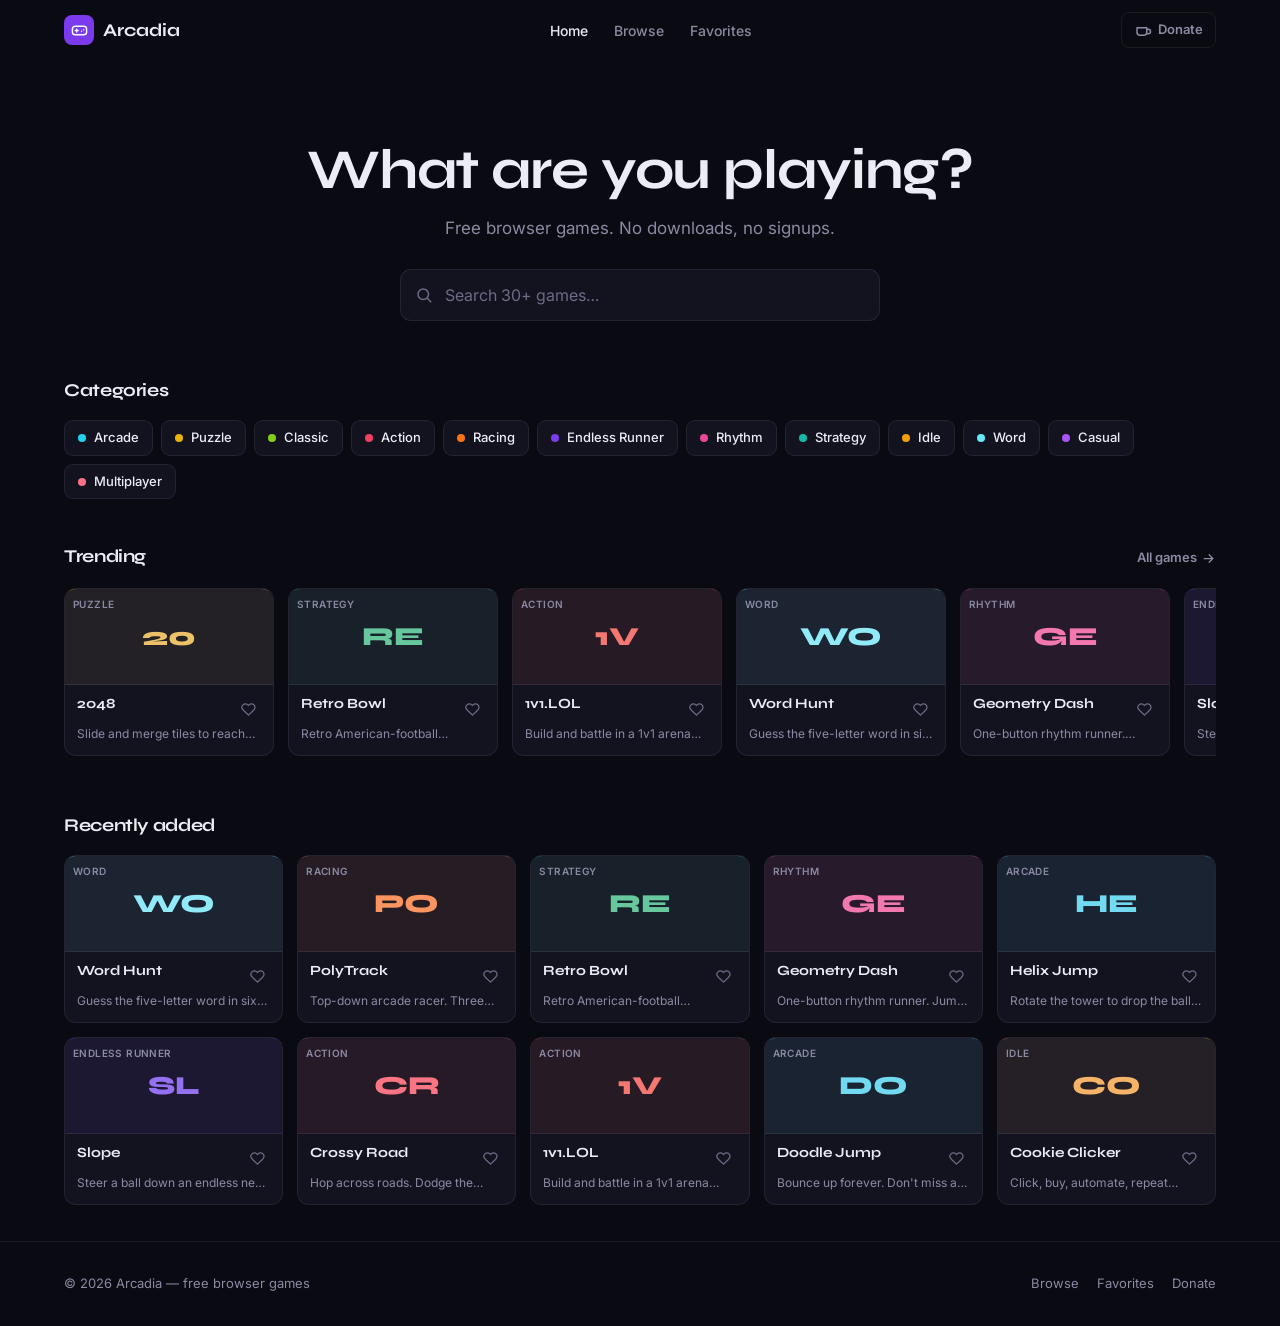
==== commit 8bedb061: "Cleaner UI + fix game 404s - Fix 404s: absolute /games/<id>/index.html paths (work regardless of pla" ====
--- a/index.html
+++ b/index.html
@@ -3,8 +3,8 @@
 <head>
 <meta charset="utf-8">
 <meta name="viewport" content="width=device-width,initial-scale=1">
-<title>Arcadia — Free Browser Games Arcade</title>
-<meta name="description" content="Arcadia is a free browser games arcade. 30+ self-hosted HTML5 games — no downloads, no signups. Racing, puzzles, classics, .io and more.">
+<title>Arcadia — Free Browser Games</title>
+<meta name="description" content="A free browser games arcade. 30+ self-hosted HTML5 games — no downloads, no signups. Just press play.">
 <link rel="preconnect" href="https://fonts.googleapis.com">
 <link rel="preconnect" href="https://fonts.gstatic.com" crossorigin>
 <link rel="stylesheet" href="css/style.css">
@@ -13,57 +13,31 @@
 <div id="nav-slot"></div>
 
 <main id="main">
-  <!-- HERO -->
   <section class="hero">
-    <div class="hero-grid" aria-hidden="true"></div>
-    <div class="hero-inner wrap">
-      <h1>What are you<br><span class="grad">playing today?</span></h1>
-      <p class="sub">A free browser games arcade. <b>30+ games, fully self-hosted</b> — no downloads, no signups, no popups. Just press play.</p>
+    <div class="wrap">
+      <h1>What are you playing?</h1>
+      <p class="sub">Free browser games. No downloads, no signups.</p>
       <div class="hero-search">
-        <span class="search-ic" aria-hidden="true"><svg class="icon" viewBox="0 0 24 24"><circle cx="11" cy="11" r="7"/><path d="m21 21-4.3-4.3"/></svg></span>
+        <span class="search-ic"><svg class="icon" viewBox="0 0 24 24"><circle cx="11" cy="11" r="7"/><path d="m21 21-4.3-4.3"/></svg></span>
         <input id="heroSearch" type="search" placeholder="Search 30+ games…" aria-label="Search games" autocomplete="off">
-      </div>
-      <div class="hero-cta">
-        <a class="btn btn-primary" href="games.html"><svg class="icon" viewBox="0 0 24 24"><polygon points="6 4 20 12 6 20 6 4" fill="currentColor" stroke="none"/></svg>Browse all games</a>
-        <a class="btn btn-ghost" href="https://buymeacoffee.com/jeffreyscof" target="_blank" rel="noopener"><svg class="icon" viewBox="0 0 24 24" style="color:#fbbf24"><path d="M4 9h13v6a4 4 0 0 1-4 4H8a4 4 0 0 1-4-4V9z"/><path d="M17 11h2a3 3 0 0 1 0 6h-2"/><path d="M7 2v3M11 2v3M15 2v3"/></svg>Buy a coffee</a>
-      </div>
-      <div class="hero-stats">
-        <div class="hero-stat"><b id="statGames">30+</b><span>Games</span></div>
-        <div class="hero-stat"><b>12</b><span>Categories</span></div>
-        <div class="hero-stat"><b>100%</b><span>Free</span></div>
-        <div class="hero-stat"><b>0</b><span>Downloads</span></div>
       </div>
     </div>
   </section>
 
-  <div class="wrap" style="padding-bottom:40px">
-    <!-- Category shortcuts -->
+  <div class="wrap">
     <section class="section reveal">
-      <div class="section-head"><h2><span class="grad">Jump in by category</span></h2></div>
+      <div class="section-head"><h2>Categories</h2></div>
       <div class="cats" id="cats"></div>
     </section>
 
-    <!-- Trending row -->
     <section class="section reveal">
-      <div class="section-head"><h2>Trending now</h2><a class="more" href="games.html?sort=popular">View all <svg class="icon icon-sm" viewBox="0 0 24 24"><path d="M5 12h14M13 6l6 6-6 6"/></svg></a></div>
+      <div class="section-head"><h2>Trending</h2><a class="more" href="games.html?sort=popular">All games <svg class="icon icon-sm" viewBox="0 0 24 24"><path d="M5 12h14M13 6l6 6-6 6"/></svg></a></div>
       <div class="scroller" id="trending"></div>
     </section>
 
-    <!-- Recently added -->
     <section class="section reveal">
-      <div class="section-head"><h2><span class="grad">Recently added</span></h2><a class="more" href="games.html?sort=newest">View all <svg class="icon icon-sm" viewBox="0 0 24 24"><path d="M5 12h14M13 6l6 6-6 6"/></svg></a></div>
+      <div class="section-head"><h2>Recently added</h2></div>
       <div class="grid" id="recent"></div>
-    </section>
-
-    <!-- Donate banner -->
-    <section class="reveal" style="margin-top:36px">
-      <div style="position:relative;overflow:hidden;border-radius:16px;border:1px solid rgba(255,255,255,.1);background:linear-gradient(90deg,rgba(124,58,237,.2),rgba(34,211,238,.12));padding:28px">
-        <div style="position:absolute;inset:0;opacity:.35;background-image:linear-gradient(rgba(124,58,237,.18) 1px,transparent 1px),linear-gradient(90deg,rgba(34,211,238,.14) 1px,transparent 1px);background-size:32px 32px;-webkit-mask-image:radial-gradient(ellipse 70% 80% at 80% 20%,#000,transparent 75%);mask-image:radial-gradient(ellipse 70% 80% at 80% 20%,#000,transparent 75%)"></div>
-        <div style="position:relative;display:flex;flex-wrap:wrap;align-items:center;justify-content:space-between;gap:16px">
-          <div><h2 style="font-size:24px">Love Arcadia?</h2><p class="muted" style="margin-top:4px;max-width:480px">Arcadia is 100% free and built by gamers. If it brings you joy, a coffee keeps it running.</p></div>
-          <a class="btn btn-cyan" href="https://buymeacoffee.com/jeffreyscof" target="_blank" rel="noopener"><svg class="icon" viewBox="0 0 24 24" style="color:#04141a"><path d="M4 9h13v6a4 4 0 0 1-4 4H8a4 4 0 0 1-4-4V9z"/><path d="M17 11h2a3 3 0 0 1 0 6h-2"/><path d="M7 2v3M11 2v3M15 2v3"/></svg>Buy us a coffee</a>
-        </div>
-      </div>
     </section>
   </div>
 </main>
@@ -76,34 +50,25 @@
 (function () {
   window.ARCADIA_NAV("home");
   window.ARCADIA_FOOTER();
+  var A = window.ARCADIA;
 
-  var A = window.ARCADIA, S = window.ARCADIA_STORE;
-  document.getElementById("statGames").textContent = A.all.length + "+";
-
-  // categories
   var cats = document.getElementById("cats");
   A.cats.forEach(function (c) {
-    var n = A.all.filter(function (g) { return g.category === c.id; }).length;
-    var b = document.createElement("a");
-    b.className = "cat-chip";
-    b.href = "games.html?cat=" + c.id;
-    b.innerHTML = '<span class="cat-dot" style="color:' + c.accent + '"></span>' + c.name + '<span class="cnt">' + n + "</span>";
-    cats.appendChild(b);
+    var a = document.createElement("a");
+    a.className = "cat-chip";
+    a.href = "games.html?cat=" + c.id;
+    a.innerHTML = '<span class="cat-dot" style="background:' + c.accent + '"></span>' + c.name;
+    cats.appendChild(a);
   });
 
-  // trending scroller
   var tr = document.getElementById("trending");
   A.trending(14).forEach(function (g) { tr.appendChild(window.ARCADIA_CARD(g)); });
 
-  // recent grid
   var rc = document.getElementById("recent");
   A.recent(10).forEach(function (g) { rc.appendChild(window.ARCADIA_CARD(g)); });
 
-  // hero search -> games page
   var hs = document.getElementById("heroSearch");
-  hs.addEventListener("keydown", function (e) {
-    if (e.key === "Enter" && hs.value.trim()) window.location.href = "games.html?q=" + encodeURIComponent(hs.value.trim());
-  });
+  hs.addEventListener("keydown", function (e) { if (e.key === "Enter" && hs.value.trim()) window.location.href = "games.html?q=" + encodeURIComponent(hs.value.trim()); });
 
   window.ARCADIA_REVEAL();
 })();
--- a/css/style.css
+++ b/css/style.css
@@ -1,433 +1,210 @@
 /* =====================================================================
    Arcadia — styles
-   Pure CSS. Dark, clean, fast. #0A0A12 / #7C3AED / #22D3EE.
-   Syne for headings, Inter for body. No emojis.
+   Dark, quiet, fast. Solid surfaces, thin borders, one accent.
    ===================================================================== */
 
 @import url("https://fonts.googleapis.com/css2?family=Syne:wght@600;700;800&family=Inter:wght@400;500;600;700&display=swap");
 
 :root {
   --bg: #0A0A12;
-  --bg-soft: #0f0f1c;
-  --surface: #14142a;
-  --surface-2: #1c1c33;
+  --bg-soft: #101019;
+  --surface: #131320;
+  --surface-2: #1a1a2b;
   --text: #ECECF5;
-  --muted: #9a9ab5;
-  --border: rgba(255, 255, 255, 0.08);
-  --border-strong: rgba(255, 255, 255, 0.16);
-  --accent: #7C3AED;      /* electric violet */
-  --highlight: #22D3EE;   /* neon cyan */
+  --muted: #8a8aa3;
+  --muted-2: #6b6b85;
+  --border: rgba(255, 255, 255, 0.07);
+  --border-2: rgba(255, 255, 255, 0.12);
+  --accent: #7C3AED;
+  --highlight: #22D3EE;
   --danger: #f43f5e;
-  --radius: 14px;
-  --radius-sm: 10px;
-  --max: 1240px;
+  --radius: 12px;
+  --max: 1200px;
 }
 
 * { box-sizing: border-box; margin: 0; padding: 0; }
-
-html { scroll-behavior: smooth; -webkit-text-size-adjust: 100%; }
-
+html { -webkit-text-size-adjust: 100%; }
 body {
   font-family: "Inter", system-ui, -apple-system, Segoe UI, Roboto, sans-serif;
   color: var(--text);
-  background-color: var(--bg);
-  background-image:
-    radial-gradient(60rem 60rem at 85% -10%, rgba(124, 58, 237, 0.16), transparent 60%),
-    radial-gradient(50rem 50rem at -10% 8%, rgba(34, 211, 238, 0.10), transparent 55%);
-  background-attachment: fixed;
+  background: var(--bg);
   min-height: 100vh;
   line-height: 1.5;
   -webkit-font-smoothing: antialiased;
-}
-
-h1, h2, h3, h4, .font-display {
-  font-family: "Syne", "Inter", sans-serif;
-  letter-spacing: -0.02em;
-  font-weight: 800;
-}
-
+  font-size: 15px;
+}
+h1, h2, h3, h4 { font-family: "Syne", "Inter", sans-serif; font-weight: 700; letter-spacing: -0.02em; }
 a { color: inherit; text-decoration: none; }
 button { font-family: inherit; cursor: pointer; border: none; background: none; color: inherit; }
 input { font-family: inherit; }
 img, svg { display: block; }
-
-::selection { background: rgba(124, 58, 237, 0.4); color: #fff; }
-
-/* ---------- Layout helpers ---------- */
-.wrap { width: 100%; max-width: var(--max); margin: 0 auto; padding: 0 20px; }
-.row { display: flex; align-items: center; }
-.spread { display: flex; align-items: center; justify-content: space-between; gap: 12px; }
-.stack { display: flex; flex-direction: column; }
+::selection { background: rgba(124, 58, 237, 0.35); color: #fff; }
+
+.wrap { width: 100%; max-width: var(--max); margin: 0 auto; padding: 0 24px; }
 .muted { color: var(--muted); }
-.hide-mobile { display: initial; }
-@media (max-width: 720px) { .hide-mobile { display: none !important; } }
-
-/* ---------- Icon button / svg defaults ---------- */
-.icon { width: 20px; height: 20px; stroke: currentColor; fill: none; stroke-width: 2; stroke-linecap: round; stroke-linejoin: round; }
-.icon-sm { width: 16px; height: 16px; }
+.icon { width: 18px; height: 18px; stroke: currentColor; fill: none; stroke-width: 2; stroke-linecap: round; stroke-linejoin: round; }
+.icon-sm { width: 15px; height: 15px; }
 
 /* ---------- Navbar ---------- */
-.nav {
-  position: sticky; top: 0; z-index: 50;
-  border-bottom: 1px solid transparent;
-  transition: background .25s ease, border-color .25s ease, backdrop-filter .25s ease;
-}
-.nav.scrolled {
-  background: rgba(10, 10, 18, 0.82);
-  backdrop-filter: blur(16px);
-  -webkit-backdrop-filter: blur(16px);
-  border-bottom-color: var(--border);
-}
-.nav-inner { height: 64px; display: flex; align-items: center; justify-content: space-between; gap: 16px; }
-.brand { display: flex; align-items: center; gap: 10px; }
-.brand-mark {
-  width: 36px; height: 36px; border-radius: 10px;
-  background: linear-gradient(135deg, var(--accent), #9333ea);
-  display: grid; place-items: center;
-  box-shadow: 0 0 22px -6px rgba(124, 58, 237, 0.9);
-  position: relative;
-}
-.brand-mark::after {
-  content: ""; position: absolute; top: -2px; right: -2px;
-  width: 9px; height: 9px; border-radius: 50%;
-  background: var(--highlight); box-shadow: 0 0 10px 2px rgba(34,211,238,.8);
-  animation: pulse 1.8s ease-in-out infinite;
-}
-@keyframes pulse { 0%,100%{opacity:1;transform:scale(1)} 50%{opacity:.45;transform:scale(.8)} }
-.brand-name { font-family: "Syne", sans-serif; font-weight: 800; font-size: 20px; letter-spacing: -0.02em; }
-
-.nav-links { display: flex; align-items: center; gap: 4px; }
-.nav-link {
-  position: relative; padding: 8px 14px; border-radius: 9px;
-  font-size: 14px; font-weight: 500; color: var(--muted);
-  transition: color .2s ease, background .2s ease;
-}
-.nav-link:hover { color: var(--text); background: rgba(255,255,255,0.05); }
+.nav { position: sticky; top: 0; z-index: 50; border-bottom: 1px solid transparent; transition: background .2s, border-color .2s; }
+.nav.scrolled { background: rgba(10, 10, 18, 0.8); backdrop-filter: blur(12px); -webkit-backdrop-filter: blur(12px); border-bottom-color: var(--border); }
+.nav-inner { height: 60px; display: flex; align-items: center; justify-content: space-between; gap: 16px; }
+.brand { display: flex; align-items: center; gap: 9px; }
+.brand-mark { width: 30px; height: 30px; border-radius: 8px; background: var(--accent); display: grid; place-items: center; color: #fff; }
+.brand-mark .icon { width: 17px; height: 17px; }
+.brand-name { font-family: "Syne", sans-serif; font-weight: 700; font-size: 18px; }
+.nav-links { display: flex; align-items: center; gap: 2px; }
+.nav-link { padding: 7px 12px; border-radius: 8px; font-size: 14px; font-weight: 500; color: var(--muted); transition: color .15s, background .15s; }
+.nav-link:hover { color: var(--text); }
 .nav-link.active { color: var(--text); }
-.nav-link.active::after {
-  content: ""; position: absolute; left: 14px; right: 14px; bottom: 2px; height: 2px; border-radius: 2px;
-  background: linear-gradient(90deg, var(--accent), var(--highlight));
-}
-.fav-badge {
-  display: inline-flex; align-items: center; justify-content: center;
-  min-width: 18px; height: 18px; padding: 0 5px; margin-left: 6px;
-  border-radius: 9px; background: var(--danger); color: #fff;
-  font-size: 11px; font-weight: 700;
-  box-shadow: 0 0 12px -2px rgba(244,63,94,.9);
-}
+.fav-badge { display: inline-flex; align-items: center; justify-content: center; min-width: 16px; height: 16px; padding: 0 5px; margin-left: 5px; border-radius: 8px; background: var(--surface-2); color: var(--muted); font-size: 11px; font-weight: 600; }
 .fav-badge.zero { display: none; }
-
-.nav-actions { display: flex; align-items: center; gap: 8px; }
-.icon-btn {
-  width: 38px; height: 38px; border-radius: 10px; display: grid; place-items: center;
-  color: var(--muted); transition: background .2s ease, color .2s ease;
-}
-.icon-btn:hover { background: rgba(255,255,255,0.06); color: var(--text); }
-.icon-btn .heart-on { fill: var(--danger); stroke: var(--danger); }
-
-.donate-btn {
-  display: inline-flex; align-items: center; gap: 7px;
-  padding: 9px 14px; border-radius: 10px; font-size: 14px; font-weight: 600;
-  background: linear-gradient(90deg, var(--highlight), #0891b2);
-  color: #04141a; box-shadow: 0 10px 28px -10px rgba(34,211,238,.6);
-  transition: transform .2s ease, filter .2s ease, box-shadow .2s ease;
-}
-.donate-btn:hover { transform: translateY(-1px); filter: brightness(1.06); }
-
-.menu-btn { display: none; }
-@media (max-width: 860px) {
+.fav-badge.has { background: var(--accent); color: #fff; }
+.nav-actions { display: flex; align-items: center; gap: 6px; }
+.donate-btn { display: inline-flex; align-items: center; gap: 6px; padding: 7px 12px; border-radius: 8px; font-size: 13px; font-weight: 600; color: var(--muted); border: 1px solid var(--border); transition: color .15s, border-color .15s; }
+.donate-btn:hover { color: var(--text); border-color: var(--border-2); }
+.menu-btn { display: none; width: 36px; height: 36px; border-radius: 8px; place-items: center; color: var(--muted); }
+.menu-btn:hover { color: var(--text); }
+@media (max-width: 820px) {
   .nav-links { display: none; }
   .menu-btn { display: grid; }
-  .nav-links.open {
-    display: flex; flex-direction: column; align-items: stretch; gap: 2px;
-    position: absolute; top: 64px; left: 0; right: 0;
-    background: rgba(10,10,18,0.97); backdrop-filter: blur(16px);
-    border-bottom: 1px solid var(--border); padding: 12px 20px 16px;
-  }
-  .nav-links.open .nav-link { padding: 12px 14px; }
+  .nav-links.open { display: flex; flex-direction: column; align-items: stretch; gap: 2px; position: absolute; top: 60px; left: 0; right: 0; background: var(--bg); border-bottom: 1px solid var(--border); padding: 10px 24px 14px; }
+  .nav-links.open .nav-link { padding: 11px 12px; }
 }
 
 /* ---------- Buttons ---------- */
-.btn {
-  display: inline-flex; align-items: center; justify-content: center; gap: 8px;
-  padding: 10px 16px; border-radius: 11px; font-size: 14px; font-weight: 600;
-  transition: transform .18s ease, filter .18s ease, background .18s ease, box-shadow .18s ease;
-}
-.btn:active { transform: translateY(0); }
-.btn-primary { background: linear-gradient(90deg, var(--accent), #9333ea); color: #fff; box-shadow: 0 10px 28px -10px rgba(124,58,237,.85); }
-.btn-primary:hover { transform: translateY(-1px); filter: brightness(1.08); }
-.btn-cyan { background: linear-gradient(90deg, var(--highlight), #0891b2); color: #04141a; box-shadow: 0 10px 28px -10px rgba(34,211,238,.6); }
-.btn-cyan:hover { transform: translateY(-1px); filter: brightness(1.06); }
-.btn-ghost { background: rgba(255,255,255,0.05); color: var(--text); border: 1px solid var(--border); }
-.btn-ghost:hover { background: rgba(255,255,255,0.09); }
+.btn { display: inline-flex; align-items: center; justify-content: center; gap: 7px; padding: 9px 15px; border-radius: 9px; font-size: 14px; font-weight: 600; transition: background .15s, border-color .15s, color .15s; }
+.btn-primary { background: var(--accent); color: #fff; }
+.btn-primary:hover { background: #8b46f0; }
+.btn-ghost { background: var(--surface); color: var(--text); border: 1px solid var(--border); }
+.btn-ghost:hover { border-color: var(--border-2); }
 
 /* ---------- Hero ---------- */
-.hero { position: relative; overflow: hidden; padding: 72px 0 40px; }
-.hero-grid { position: absolute; inset: 0; overflow: hidden; pointer-events: none;
-  -webkit-mask-image: radial-gradient(ellipse 80% 60% at 50% 0%, #000 40%, transparent 100%);
-          mask-image: radial-gradient(ellipse 80% 60% at 50% 0%, #000 40%, transparent 100%);
-}
-.hero-grid::before {
-  content: ""; position: absolute; inset: -50%;
-  background-image:
-    linear-gradient(rgba(124,58,237,0.18) 1px, transparent 1px),
-    linear-gradient(90deg, rgba(34,211,238,0.14) 1px, transparent 1px);
-  background-size: 46px 46px;
-  transform: perspective(420px) rotateX(58deg) translateY(-6%);
-  transform-origin: top center; animation: gridScroll 14s linear infinite; opacity: .7;
-}
-@keyframes gridScroll { 0%{background-position:0 0,0 0} 100%{background-position:0 46px,46px 0} }
-.hero-inner { position: relative; text-align: center; max-width: 760px; margin: 0 auto; }
-.hero h1 { font-size: clamp(40px, 7vw, 72px); line-height: 1.04; }
-.hero h1 .grad {
-  background: linear-gradient(90deg, #fff 0%, #c4b5fd 42%, #67e8f9 100%);
-  -webkit-background-clip: text; background-clip: text; color: transparent;
-}
-.hero p.sub { margin: 18px auto 0; max-width: 560px; color: var(--muted); font-size: clamp(15px, 2vw, 18px); }
-
-/* big search front and center */
-.hero-search { margin: 28px auto 0; max-width: 560px; position: relative; }
-.hero-search input {
-  width: 100%; height: 56px; border-radius: 16px; font-size: 16px;
-  background: rgba(255,255,255,0.05); border: 1px solid var(--border);
-  backdrop-filter: blur(12px); color: var(--text); padding: 0 52px 0 52px;
-  transition: border-color .2s ease, box-shadow .2s ease;
-}
-.hero-search input::placeholder { color: var(--muted); }
-.hero-search input:focus { outline: none; border-color: rgba(124,58,237,.6); box-shadow: 0 0 0 4px rgba(124,58,237,.18); }
-.hero-search .search-ic { position: absolute; left: 18px; top: 50%; transform: translateY(-50%); color: var(--muted); }
-.hero-search .search-clear { position: absolute; right: 12px; top: 50%; transform: translateY(-50%); }
-
-.hero-cta { margin-top: 22px; display: flex; gap: 10px; justify-content: center; flex-wrap: wrap; }
-.hero-stats { margin: 38px auto 0; display: flex; gap: 10px; justify-content: center; flex-wrap: wrap; }
-.hero-stat { border: 1px solid var(--border); background: rgba(255,255,255,0.04); border-radius: 12px; padding: 10px 18px; backdrop-filter: blur(10px); }
-.hero-stat b { font-family: "Syne", sans-serif; font-size: 22px; display: block; }
-.hero-stat span { font-size: 11px; text-transform: uppercase; letter-spacing: .08em; color: var(--muted); }
-
-/* ---------- Section heading ---------- */
-.section { padding: 14px 0; }
-.section-head { display: flex; align-items: end; justify-content: space-between; gap: 16px; margin-bottom: 18px; }
-.section-head h2 { font-size: clamp(20px, 3vw, 26px); }
-.section-head h2 .grad { background: linear-gradient(90deg,#fff,#c4b5fd); -webkit-background-clip:text; background-clip:text; color:transparent; }
-.section-head a.more { font-size: 14px; font-weight: 600; color: var(--highlight); display: inline-flex; align-items: center; gap: 4px; }
-.section-head a.more:hover { color: #67e8f9; }
-
-/* ---------- Category shortcuts ---------- */
-.cats { display: flex; flex-wrap: wrap; gap: 9px; }
-.cat-chip {
-  display: inline-flex; align-items: center; gap: 9px;
-  padding: 9px 14px; border-radius: 11px; font-size: 14px; font-weight: 600;
-  background: rgba(255,255,255,0.04); border: 1px solid var(--border); color: var(--text);
-  transition: transform .18s ease, border-color .18s ease, background .18s ease;
-}
-.cat-chip:hover { transform: translateY(-2px); border-color: var(--border-strong); }
-.cat-dot { width: 9px; height: 9px; border-radius: 50%; box-shadow: 0 0 10px 1px currentColor; }
-.cat-chip .cnt { font-size: 12px; color: var(--muted); }
-
-/* ---------- Trending row (horizontal scroll) ---------- */
-.scroller { display: flex; gap: 16px; overflow-x: auto; padding: 4px 2px 14px; scroll-snap-type: x mandatory; }
-.scroller::-webkit-scrollbar { height: 8px; }
-.scroller::-webkit-scrollbar-thumb { background: rgba(255,255,255,0.12); border-radius: 8px; }
-.scroller > * { scroll-snap-align: start; flex: 0 0 auto; width: 230px; }
-@media (min-width: 640px){ .scroller > * { width: 250px; } }
-
-/* ---------- Game card ---------- */
+.hero { padding: 80px 0 48px; text-align: center; }
+.hero h1 { font-size: clamp(34px, 6vw, 56px); line-height: 1.05; }
+.hero p.sub { margin: 16px auto 0; max-width: 520px; color: var(--muted); font-size: clamp(15px, 2vw, 17px); }
+.hero-search { margin: 28px auto 0; max-width: 480px; position: relative; }
+.hero-search input { width: 100%; height: 52px; border-radius: 11px; font-size: 16px; background: var(--surface); border: 1px solid var(--border); color: var(--text); padding: 0 44px 0 44px; transition: border-color .15s; }
+.hero-search input::placeholder { color: var(--muted-2); }
+.hero-search input:focus { outline: none; border-color: var(--border-2); }
+.hero-search .search-ic { position: absolute; left: 15px; top: 50%; transform: translateY(-50%); color: var(--muted-2); }
+
+/* ---------- Section ---------- */
+.section { padding: 8px 0 36px; }
+.section-head { display: flex; align-items: baseline; justify-content: space-between; gap: 16px; margin-bottom: 16px; }
+.section-head h2 { font-size: 18px; }
+.section-head a.more { font-size: 13px; font-weight: 600; color: var(--muted); display: inline-flex; align-items: center; gap: 4px; }
+.section-head a.more:hover { color: var(--text); }
+
+/* ---------- Categories ---------- */
+.cats { display: flex; flex-wrap: wrap; gap: 8px; }
+.cat-chip { display: inline-flex; align-items: center; gap: 8px; padding: 7px 13px; border-radius: 9px; font-size: 13px; font-weight: 500; background: var(--surface); border: 1px solid var(--border); color: var(--text); transition: border-color .15s; }
+.cat-chip:hover { border-color: var(--border-2); }
+.cat-dot { width: 8px; height: 8px; border-radius: 50%; }
+
+/* ---------- Scroller ---------- */
+.scroller { display: flex; gap: 14px; overflow-x: auto; padding: 2px 0 12px; scroll-snap-type: x mandatory; }
+.scroller::-webkit-scrollbar { height: 6px; }
+.scroller::-webkit-scrollbar-thumb { background: var(--surface-2); border-radius: 6px; }
+.scroller > * { scroll-snap-align: start; flex: 0 0 auto; width: 210px; }
+
+/* ---------- Card ---------- */
+.grid { display: grid; gap: 14px; grid-template-columns: repeat(2, 1fr); }
+@media (min-width: 560px){ .grid { grid-template-columns: repeat(3, 1fr); } }
+@media (min-width: 880px){ .grid { grid-template-columns: repeat(4, 1fr); } }
+@media (min-width: 1160px){ .grid { grid-template-columns: repeat(5, 1fr); } }
+
 .card {
-  position: relative; display: flex; flex-direction: column; height: 100%;
-  background: linear-gradient(180deg, rgba(255,255,255,0.055), rgba(255,255,255,0.02));
-  backdrop-filter: blur(12px); -webkit-backdrop-filter: blur(12px);
-  border: 1px solid var(--border); border-radius: var(--radius); overflow: hidden;
-  transition: transform .28s cubic-bezier(.22,1,.36,1), box-shadow .28s cubic-bezier(.22,1,.36,1), border-color .28s ease;
-}
-.card::before {
-  content: ""; position: absolute; top: 0; left: 0; right: 0; height: 3px;
-  background: var(--accent-c, var(--accent)); box-shadow: 0 0 18px var(--accent-c, var(--accent)); z-index: 2;
-}
-.card:hover {
-  transform: translateY(-4px);
-  border-color: color-mix(in oklab, var(--accent-c, var(--accent)) 55%, transparent);
-  box-shadow: 0 18px 40px -18px var(--accent-c, var(--accent)),
-              0 0 0 1px color-mix(in oklab, var(--accent-c, var(--accent)) 30%, transparent);
-}
-.card-thumb { position: relative; height: 132px; cursor: pointer; overflow: hidden; }
-.card-thumb .thumb-bg {
-  position: absolute; inset: 0;
-  background: radial-gradient(120% 90% at 20% 10%, color-mix(in oklab, var(--accent-c, var(--accent)) 22%, transparent), transparent 60%), linear-gradient(160deg, #15152b, #0c0c18);
-}
-.card-thumb .thumb-grid {
-  position: absolute; inset: 0; opacity: .3; mix-blend-mode: screen;
-  background-image:
-    linear-gradient(color-mix(in oklab, var(--accent-c, var(--accent)) 55%, transparent) 1px, transparent 1px),
-    linear-gradient(90deg, color-mix(in oklab, var(--accent-c, var(--accent)) 33%, transparent) 1px, transparent 1px);
-  background-size: 22px 22px;
-  -webkit-mask-image: radial-gradient(circle at 50% 40%, #000, transparent 75%);
-          mask-image: radial-gradient(circle at 50% 40%, #000, transparent 75%);
-}
-.card-thumb .thumb-glyph {
-  position: absolute; inset: 0; display: grid; place-items: center;
-  font-family: "Syne", sans-serif; font-weight: 800; font-size: 34px; letter-spacing: -.02em;
-  color: var(--accent-c, var(--accent)); text-shadow: 0 0 24px color-mix(in oklab, var(--accent-c, var(--accent)) 66%, transparent);
-  transition: transform .3s ease;
-}
-.card:hover .thumb-glyph { transform: scale(1.1); }
-.card-thumb .badges { position: absolute; left: 10px; top: 10px; display: flex; gap: 6px; }
-.badge {
-  display: inline-flex; align-items: center; gap: 5px;
-  font-size: 11px; font-weight: 600; padding: 3px 8px; border-radius: 999px;
-  color: #fff; background: color-mix(in oklab, var(--badge-c, var(--accent)) 22%, transparent);
-  border: 1px solid color-mix(in oklab, var(--badge-c, var(--accent)) 45%, transparent);
-}
-.badge.webgl { --badge-c: #F59E0B; background: rgba(245,158,11,.16); border-color: rgba(245,158,11,.5); color: #fbbf24; }
-.badge.hot { --badge-c: #f97316; background: linear-gradient(90deg, #f97316, #f43f5e); border: none; color: #fff; font-weight: 700; text-transform: uppercase; letter-spacing: .04em; }
-.card-thumb .play-overlay {
-  position: absolute; inset: 0; display: grid; place-items: center; background: rgba(0,0,0,.55);
-  opacity: 0; backdrop-filter: blur(2px); transition: opacity .25s ease;
-}
-.card:hover .play-overlay { opacity: 1; }
-.play-pill {
-  display: inline-flex; align-items: center; gap: 7px; padding: 8px 16px; border-radius: 999px;
-  font-size: 13px; font-weight: 700; color: #fff; background: var(--accent-c, var(--accent));
-}
-.card-body { padding: 13px 14px 14px; display: flex; flex-direction: column; gap: 6px; flex: 1; }
+  position: relative; display: flex; flex-direction: column;
+  background: var(--surface); border: 1px solid var(--border); border-radius: var(--radius); overflow: hidden;
+  transition: transform .2s ease, border-color .2s ease;
+}
+.card::before { content: ""; position: absolute; top: 0; left: 0; right: 0; height: 2px; background: var(--accent-c, var(--accent)); }
+.card:hover { transform: translateY(-2px); border-color: color-mix(in oklab, var(--accent-c, var(--accent)) 50%, transparent); }
+.card-thumb { position: relative; height: 96px; cursor: pointer; display: grid; place-items: center; background: color-mix(in oklab, var(--accent-c, var(--accent)) 10%, var(--surface)); border-bottom: 1px solid var(--border); }
+.card-glyph { font-family: "Syne", sans-serif; font-weight: 800; font-size: 26px; color: color-mix(in oklab, var(--accent-c, var(--accent)) 75%, var(--text)); }
+.card-cat { position: absolute; left: 8px; top: 8px; font-size: 10px; font-weight: 600; text-transform: uppercase; letter-spacing: .04em; color: var(--muted); }
+.card-body { padding: 11px 12px 12px; display: flex; flex-direction: column; gap: 4px; flex: 1; }
 .card-title-row { display: flex; align-items: flex-start; justify-content: space-between; gap: 8px; }
-.card-title { font-family: "Syne", sans-serif; font-weight: 700; font-size: 15px; line-height: 1.2; }
-.heart-btn { flex: 0 0 auto; width: 30px; height: 30px; border-radius: 8px; display: grid; place-items: center; color: var(--muted); transition: background .18s ease, color .18s ease, transform .15s ease; }
-.heart-btn:hover { background: rgba(255,255,255,.08); transform: scale(1.08); }
+.card-title { font-family: "Syne", sans-serif; font-weight: 700; font-size: 14px; line-height: 1.2; }
+.heart-btn { flex: 0 0 auto; width: 26px; height: 26px; border-radius: 6px; display: grid; place-items: center; color: var(--muted-2); transition: color .15s, background .15s; }
+.heart-btn:hover { color: var(--danger); background: rgba(244,63,94,.1); }
 .heart-btn.on { color: var(--danger); }
 .heart-btn.on .icon { fill: var(--danger); stroke: var(--danger); }
-.card-desc { font-size: 12.5px; color: var(--muted); line-height: 1.45; display: -webkit-box; -webkit-line-clamp: 1; -webkit-box-orient: vertical; overflow: hidden; }
-.card-foot { margin-top: auto; display: flex; align-items: center; justify-content: space-between; padding-top: 4px; }
-.card-plays { font-size: 11px; color: var(--muted); }
-.card-go { font-size: 11px; font-weight: 600; color: var(--accent-c, var(--accent)); }
-
-/* ---------- Grid ---------- */
-.grid { display: grid; gap: 16px; grid-template-columns: repeat(2, 1fr); }
-@media (min-width: 560px){ .grid { grid-template-columns: repeat(3, 1fr); } }
-@media (min-width: 900px){ .grid { grid-template-columns: repeat(4, 1fr); } }
-@media (min-width: 1180px){ .grid { grid-template-columns: repeat(5, 1fr); } }
-
-/* ---------- Toolbar (games page) ---------- */
-.toolbar { display: flex; flex-direction: column; gap: 14px; margin-bottom: 18px; }
-.toolbar-top { display: flex; gap: 12px; flex-wrap: wrap; align-items: center; justify-content: space-between; }
-.search-box { position: relative; flex: 1 1 280px; max-width: 460px; }
-.search-box input {
-  width: 100%; height: 44px; border-radius: 12px; font-size: 14px;
-  background: rgba(255,255,255,0.05); border: 1px solid var(--border); color: var(--text);
-  padding: 0 40px 0 40px; transition: border-color .2s ease, box-shadow .2s ease;
-}
-.search-box input:focus { outline: none; border-color: rgba(124,58,237,.6); box-shadow: 0 0 0 3px rgba(124,58,237,.18); }
-.search-box .search-ic { position: absolute; left: 13px; top: 50%; transform: translateY(-50%); color: var(--muted); }
-.search-box .search-clear { position: absolute; right: 10px; top: 50%; transform: translateY(-50%); }
+.heart-btn .icon { width: 15px; height: 15px; }
+.card-desc { font-size: 12px; color: var(--muted); line-height: 1.4; display: -webkit-box; -webkit-line-clamp: 1; -webkit-box-orient: vertical; overflow: hidden; min-height: 17px; }
+
+/* ---------- Toolbar ---------- */
+.toolbar { display: flex; flex-direction: column; gap: 12px; margin-bottom: 18px; }
+.toolbar-top { display: flex; gap: 10px; flex-wrap: wrap; align-items: center; justify-content: space-between; }
+.search-box { position: relative; flex: 1 1 260px; max-width: 420px; }
+.search-box input { width: 100%; height: 42px; border-radius: 10px; font-size: 14px; background: var(--surface); border: 1px solid var(--border); color: var(--text); padding: 0 36px 0 38px; transition: border-color .15s; }
+.search-box input:focus { outline: none; border-color: var(--border-2); }
+.search-box .search-ic { position: absolute; left: 12px; top: 50%; transform: translateY(-50%); color: var(--muted-2); }
+.search-box .search-clear { position: absolute; right: 8px; top: 50%; transform: translateY(-50%); width: 26px; height: 26px; border-radius: 6px; display: grid; place-items: center; color: var(--muted-2); }
+.search-box .search-clear:hover { color: var(--text); }
 .toolbar-right { display: flex; gap: 8px; align-items: center; flex-wrap: wrap; }
-.toggle {
-  display: inline-flex; align-items: center; gap: 7px; padding: 9px 13px; border-radius: 11px;
-  font-size: 13px; font-weight: 600; border: 1px solid var(--border); background: rgba(255,255,255,0.04); color: var(--muted);
-  transition: background .18s ease, color .18s ease, border-color .18s ease;
-}
+.toggle { display: inline-flex; align-items: center; gap: 6px; padding: 9px 13px; border-radius: 10px; font-size: 13px; font-weight: 600; border: 1px solid var(--border); background: var(--surface); color: var(--muted); transition: color .15s, border-color .15s; }
 .toggle:hover { color: var(--text); }
-.toggle.on { color: #fb7185; border-color: rgba(244,63,94,.5); background: rgba(244,63,94,.12); }
+.toggle.on { color: var(--danger); border-color: rgba(244,63,94,.4); }
 .toggle.on .icon { fill: var(--danger); stroke: var(--danger); }
-.sort-group { display: inline-flex; align-items: center; gap: 6px; padding: 5px 8px 5px 12px; border-radius: 11px; border: 1px solid var(--border); background: rgba(255,255,255,0.04); }
-.sort-group .label { font-size: 12px; color: var(--muted); display: inline-flex; align-items: center; gap: 5px; }
-.sort-group .opts { display: flex; gap: 2px; }
-.sort-btn { padding: 6px 10px; border-radius: 8px; font-size: 12px; font-weight: 600; color: var(--muted); transition: background .15s ease, color .15s ease; }
+.toggle .icon { width: 15px; height: 15px; }
+.sort-group { display: inline-flex; align-items: center; gap: 4px; padding: 4px; border-radius: 10px; border: 1px solid var(--border); background: var(--surface); }
+.sort-btn { padding: 6px 10px; border-radius: 7px; font-size: 12px; font-weight: 600; color: var(--muted); transition: background .12s, color .12s; }
 .sort-btn:hover { color: var(--text); }
-.sort-btn.on { background: var(--accent); color: #fff; }
-
-.tabs { display: flex; gap: 8px; overflow-x: auto; padding-bottom: 4px; }
-.tab {
-  flex: 0 0 auto; display: inline-flex; align-items: center; gap: 7px;
-  padding: 8px 14px; border-radius: 999px; font-size: 13px; font-weight: 600;
-  border: 1px solid var(--border); background: rgba(255,255,255,0.04); color: var(--muted);
-  transition: color .15s ease, transform .15s ease;
-}
+.sort-btn.on { background: var(--surface-2); color: var(--text); }
+.tabs { display: flex; gap: 6px; overflow-x: auto; padding-bottom: 2px; }
+.tab { flex: 0 0 auto; display: inline-flex; align-items: center; gap: 6px; padding: 6px 12px; border-radius: 8px; font-size: 13px; font-weight: 500; border: 1px solid var(--border); background: var(--surface); color: var(--muted); transition: color .12s; }
 .tab:hover { color: var(--text); }
-.tab.on { color: #fff; border-color: transparent; }
-.tab .dot { width: 8px; height: 8px; border-radius: 50%; }
-
+.tab.on { color: var(--text); border-color: var(--border-2); background: var(--surface-2); }
+.tab .dot { width: 7px; height: 7px; border-radius: 50%; }
 .result-count { font-size: 12px; color: var(--muted); margin-bottom: 14px; }
 .result-count b { color: var(--text); }
-
-/* empty state */
-.empty { text-align: center; padding: 64px 20px; border: 1px dashed var(--border); border-radius: var(--radius); background: rgba(255,255,255,0.02); }
-.empty h3 { font-size: 20px; margin-bottom: 6px; }
-.empty p { color: var(--muted); font-size: 14px; max-width: 360px; margin: 0 auto 18px; }
-
-/* ---------- Play page ---------- */
-.play-top { display: flex; align-items: center; justify-content: space-between; gap: 12px; margin-bottom: 14px; flex-wrap: wrap; }
-.play-top .left { display: flex; align-items: center; gap: 10px; }
-.play-top .right { display: flex; align-items: center; gap: 8px; }
-.play-layout { display: grid; grid-template-columns: 1fr; gap: 20px; }
-@media (min-width: 1000px){ .play-layout { grid-template-columns: 1fr 320px; } }
-.frame-wrap {
-  position: relative; width: 100%; aspect-ratio: 16 / 10; background: #000; border-radius: var(--radius); overflow: hidden; border: 1px solid var(--border);
-}
+.empty { text-align: center; padding: 56px 20px; border: 1px solid var(--border); border-radius: var(--radius); }
+.empty h3 { font-size: 17px; margin-bottom: 6px; }
+.empty p { color: var(--muted); font-size: 14px; max-width: 340px; margin: 0 auto 16px; }
+
+/* ---------- Play ---------- */
+.play-top { display: flex; align-items: center; justify-content: space-between; gap: 10px; margin-bottom: 12px; }
+.play-top .right { display: flex; gap: 6px; }
+.play-top .btn { padding: 8px 13px; font-size: 13px; }
+.frame-wrap { position: relative; width: 100%; aspect-ratio: 16/10; background: #000; border-radius: var(--radius); overflow: hidden; border: 1px solid var(--border); }
 .frame-wrap iframe { display: block; width: 100%; height: 100%; border: 0; }
 .frame-wrap:fullscreen { border-radius: 0; border: none; }
-.play-title-row { display: flex; align-items: center; gap: 8px; flex-wrap: wrap; margin-top: 16px; }
-.play-title-row h1 { font-size: clamp(24px, 4vw, 34px); }
-.play-desc { color: var(--muted); font-size: 14px; max-width: 680px; margin-top: 10px; }
-.tags { display: flex; flex-wrap: wrap; gap: 6px; margin-top: 12px; }
-.tag { font-size: 11px; color: var(--muted); background: rgba(255,255,255,.05); padding: 3px 8px; border-radius: 6px; }
-
-.aside { display: flex; flex-direction: column; gap: 16px; }
-.panel { border: 1px solid var(--border); background: rgba(255,255,255,0.03); border-radius: var(--radius); padding: 18px; backdrop-filter: blur(10px); }
-.panel h3 { font-size: 12px; text-transform: uppercase; letter-spacing: .08em; color: rgba(255,255,255,.8); margin-bottom: 12px; }
-.stars { display: flex; align-items: center; gap: 4px; }
-.star { width: 30px; height: 30px; display: grid; place-items: center; color: rgba(255,255,255,.22); transition: color .15s ease, transform .15s ease; }
-.star:hover { transform: scale(1.15); }
-.star.on { color: #fbbf24; }
-.star.on .icon { fill: #fbbf24; stroke: #fbbf24; }
-.star-read { color: #fbbf24; }
-.star-read .icon { fill: #fbbf24; stroke: #fbbf24; }
-.rate-hint { margin-left: 8px; font-size: 13px; color: var(--muted); }
-
-.related-list { display: flex; flex-direction: column; gap: 10px; }
-.related-item { display: flex; align-items: center; gap: 11px; padding: 9px; border-radius: 11px; border: 1px solid var(--border); background: rgba(255,255,255,0.02); transition: transform .18s ease, border-color .18s ease; cursor: pointer; }
-.related-item:hover { transform: translateY(-2px); border-color: var(--border-strong); }
-.related-thumb { width: 46px; height: 46px; border-radius: 9px; flex: 0 0 auto; display: grid; place-items: center; font-family: "Syne", sans-serif; font-weight: 800; font-size: 14px;
-  background: radial-gradient(120% 90% at 20% 10%, color-mix(in oklab, var(--accent-c, var(--accent)) 33%, transparent), transparent 60%), linear-gradient(160deg,#15152b,#0c0c18);
-  color: var(--accent-c, var(--accent)); }
-.related-info { min-width: 0; flex: 1; }
-.related-info b { display: block; font-size: 13px; white-space: nowrap; overflow: hidden; text-overflow: ellipsis; }
-.related-info span { font-size: 11px; color: var(--muted); }
-.related-go { font-size: 12px; font-weight: 600; color: var(--accent-c, var(--accent)); opacity: 0; transition: opacity .18s ease; }
-.related-item:hover .related-go { opacity: 1; }
-
-.related-grid { display: grid; grid-template-columns: repeat(2, 1fr); gap: 14px; margin-top: 8px; }
-@media (min-width: 700px){ .related-grid { grid-template-columns: repeat(5, 1fr); } }
-
-/* launch screen for redirect games */
-.launch {
-  position: relative; width: 100%; aspect-ratio: 16/10; border-radius: var(--radius); overflow: hidden; border: 1px solid var(--border);
-  display: grid; place-items: center; text-align: center; padding: 24px;
-  background: radial-gradient(120% 90% at 20% 10%, color-mix(in oklab, var(--accent-c, var(--accent)) 26%, transparent), transparent 60%), linear-gradient(160deg,#15152b,#0c0c18);
-}
-.launch .l-grid { position: absolute; inset: 0; opacity: .25; mix-blend-mode: screen; background-image:
-  linear-gradient(color-mix(in oklab, var(--accent-c, var(--accent)) 55%, transparent) 1px, transparent 1px),
-  linear-gradient(90deg, color-mix(in oklab, var(--accent-c, var(--accent)) 33%, transparent) 1px, transparent 1px);
-  background-size: 26px 26px; -webkit-mask-image: radial-gradient(circle at 50% 40%, #000, transparent 75%); mask-image: radial-gradient(circle at 50% 40%, #000, transparent 75%); }
-.launch-inner { position: relative; max-width: 420px; }
-.launch h2 { font-size: clamp(22px, 4vw, 30px); }
-.launch p { color: var(--muted); font-size: 14px; margin: 10px 0 22px; }
-.launch .btn { font-size: 15px; padding: 13px 22px; }
+.play-meta { margin-top: 18px; display: flex; align-items: flex-start; justify-content: space-between; gap: 20px; flex-wrap: wrap; }
+.play-meta-left { min-width: 0; flex: 1; }
+.play-meta h1 { font-size: clamp(22px, 3.5vw, 28px); }
+.play-meta .play-desc { color: var(--muted); font-size: 14px; max-width: 620px; margin-top: 6px; }
+.cat-label { display: inline-flex; align-items: center; gap: 6px; font-size: 12px; font-weight: 600; text-transform: uppercase; letter-spacing: .05em; color: var(--muted); margin-bottom: 6px; }
+.cat-label .dot { width: 8px; height: 8px; border-radius: 50%; }
+.play-meta-right { display: flex; align-items: center; gap: 8px; }
+.stars { display: flex; align-items: center; gap: 2px; }
+.star { width: 28px; height: 28px; display: grid; place-items: center; color: var(--surface-2); transition: color .12s, transform .12s; }
+.star:hover { transform: scale(1.1); }
+.star.on { color: #f5b840; }
+.star.on .icon { fill: #f5b840; stroke: #f5b840; }
+.star .icon { width: 18px; height: 18px; }
+.rate-hint { margin-left: 6px; font-size: 12px; color: var(--muted); }
+.related-head { margin: 36px 0 14px; font-size: 16px; }
+.related-row { display: flex; gap: 12px; overflow-x: auto; padding-bottom: 8px; }
+.related-row::-webkit-scrollbar { height: 6px; }
+.related-row::-webkit-scrollbar-thumb { background: var(--surface-2); border-radius: 6px; }
+.related-row .card { flex: 0 0 auto; width: 190px; }
 
 /* ---------- Footer ---------- */
-.footer { margin-top: auto; border-top: 1px solid var(--border); background: rgba(8,8,15,.8); }
-.footer-inner { padding: 40px 20px; max-width: var(--max); margin: 0 auto; display: grid; gap: 32px; grid-template-columns: 1fr; }
-@media (min-width: 820px){ .footer-inner { grid-template-columns: 1.5fr 1fr 1fr; } }
-.footer h4 { font-size: 12px; text-transform: uppercase; letter-spacing: .08em; color: rgba(255,255,255,.8); margin-bottom: 12px; }
-.footer ul { list-style: none; display: flex; flex-direction: column; gap: 8px; }
-.footer a, .footer button.li { color: var(--muted); font-size: 14px; transition: color .15s ease; text-align: left; }
-.footer a:hover, .footer button.li:hover { color: var(--text); }
-.footer-bottom { border-top: 1px solid var(--border); padding: 16px 20px; max-width: var(--max); margin: 0 auto; display: flex; justify-content: space-between; gap: 12px; flex-wrap: wrap; font-size: 12px; color: var(--muted); }
-
-/* ---------- Reveal on scroll ---------- */
-.reveal { opacity: 0; transform: translateY(18px); transition: opacity .6s cubic-bezier(.22,1,.36,1), transform .6s cubic-bezier(.22,1,.36,1); }
+.footer { margin-top: auto; border-top: 1px solid var(--border); }
+.footer-inner { max-width: var(--max); margin: 0 auto; padding: 32px 24px; display: flex; align-items: center; justify-content: space-between; gap: 16px; flex-wrap: wrap; }
+.footer-inner .muted { font-size: 13px; }
+.footer-inner a { color: var(--muted); font-size: 13px; }
+.footer-inner a:hover { color: var(--text); }
+.footer-links { display: flex; gap: 18px; flex-wrap: wrap; }
+
+/* ---------- Reveal ---------- */
+.reveal { opacity: 0; transform: translateY(10px); transition: opacity .4s ease, transform .4s ease; }
 .reveal.in { opacity: 1; transform: translateY(0); }
-@media (prefers-reduced-motion: reduce){ .reveal { opacity: 1; transform: none; transition: none; } .hero-grid::before { animation: none; } }
+@media (prefers-reduced-motion: reduce){ .reveal { opacity: 1; transform: none; transition: none; } }
 
 /* ---------- Toast ---------- */
-.toast-wrap { position: fixed; bottom: 20px; left: 50%; transform: translateX(-50%); z-index: 100; display: flex; flex-direction: column; gap: 8px; align-items: center; }
-.toast { background: rgba(20,20,42,.95); border: 1px solid var(--border-strong); color: var(--text); padding: 10px 16px; border-radius: 10px; font-size: 13px; backdrop-filter: blur(10px); box-shadow: 0 10px 30px -10px rgba(0,0,0,.6); animation: toastIn .25s ease; }
-@keyframes toastIn { from { opacity: 0; transform: translateY(8px); } to { opacity: 1; transform: translateY(0); } }
+.toast-wrap { position: fixed; bottom: 20px; left: 50%; transform: translateX(-50%); z-index: 100; display: flex; flex-direction: column; gap: 6px; align-items: center; }
+.toast { background: var(--surface-2); border: 1px solid var(--border-2); color: var(--text); padding: 9px 15px; border-radius: 9px; font-size: 13px; animation: toastIn .2s ease; }
+@keyframes toastIn { from { opacity: 0; transform: translateY(6px); } to { opacity: 1; transform: translateY(0); } }
